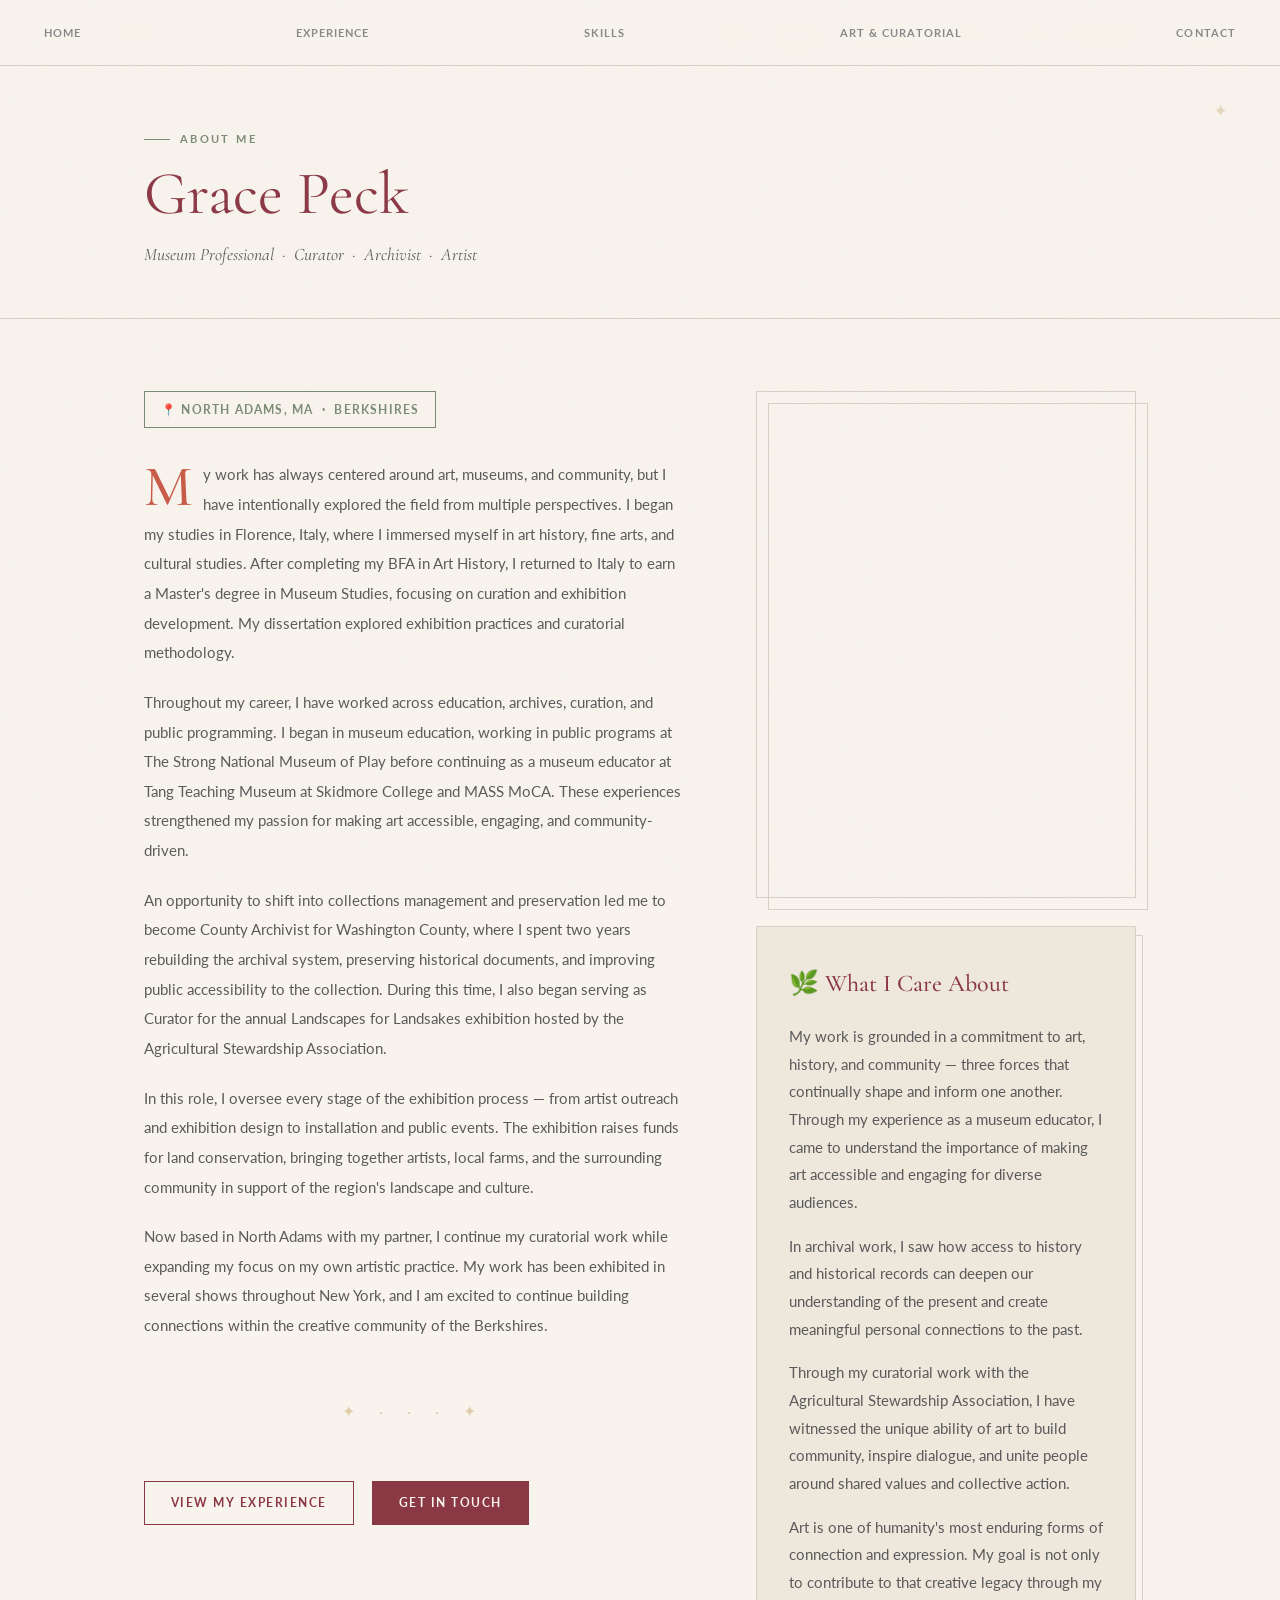
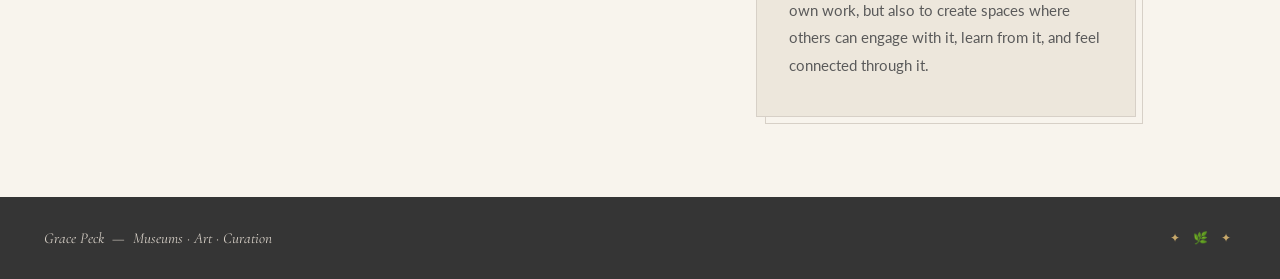
==== about.html @ a0f31f07 "Add files via upload" ====
<!DOCTYPE html>
<html lang="en">
<head>
  <meta charset="UTF-8" />
  <meta name="viewport" content="width=device-width, initial-scale=1.0" />
  <title>About — Grace Peck</title>
  <link rel="stylesheet" href="style.css" />
  <style>
    /* ---- ABOUT-SPECIFIC ---- */

    .about-wrap {
      padding: 72px 0 0;
    }

    /* Two-column: bio left, photo + care card right */
    .about-grid {
      display: grid;
      grid-template-columns: 1fr 380px;
      gap: 72px;
      align-items: start;
    }

    /* Photo */
    .about-photo-wrap {
      position: sticky;
      top: calc(var(--nav-h) + 24px);
    }

    .about-photo-frame {
      position: relative;
      margin-bottom: 28px;
    }
    /* Offset drop-shadow border */
    .about-photo-frame::before {
      content: '';
      position: absolute;
      top: 12px; left: 12px; right: -12px; bottom: -12px;
      border: 1px solid var(--taupe);
    }

    .about-photo-img {
      position: relative;
      z-index: 1;
      width: 100%;
      aspect-ratio: 3/4;
      overflow: hidden;
      border: 1px solid var(--taupe);
    }
    .about-photo-img img {
      width: 100%; height: 100%;
      object-fit: cover;
      object-position: center top;
      display: block;
    }

    /* "What I Care About" card */
    .care-card {
      background: var(--cream-dark);
      border: 1px solid var(--taupe);
      padding: 36px 32px;
      position: relative;
      margin-top: 0;
    }
    .care-card::before {
      content: '';
      position: absolute;
      top: 8px; left: 8px; right: -8px; bottom: -8px;
      border: 1px solid var(--taupe);
      z-index: -1;
    }
    .care-card h3 {
      font-family: var(--font-display);
      font-size: 1.5rem;
      font-weight: 500;
      color: var(--berry);
      margin-bottom: 18px;
      display: flex;
      align-items: center;
      gap: 8px;
    }
    .care-card p {
      font-size: 0.91rem;
      color: var(--charcoal-mid);
      line-height: 1.9;
      margin-bottom: 16px;
    }
    .care-card p:last-child { margin-bottom: 0; }

    /* Bio text */
    .about-bio {}
    .about-bio .prose p:first-child { /* drop cap on first para */ }

    /* Location tag */
    .location-tag {
      display: inline-flex;
      align-items: center;
      gap: 7px;
      font-size: 0.75rem;
      font-weight: 700;
      letter-spacing: 0.1em;
      text-transform: uppercase;
      color: var(--sage);
      margin-bottom: 32px;
      padding: 7px 16px;
      border: 1px solid var(--sage);
    }

    @media (max-width: 900px) {
      .about-grid { grid-template-columns: 1fr; gap: 40px; }
      .about-photo-wrap { position: static; }
      .about-photo-frame { max-width: 300px; }
    }
  </style>
</head>
<body>

<!-- NAV -->
<nav id="navbar">
  <a href="index.html" class="nav-logo">Grace <span class="sep">·</span> Peck</a>
  <button class="nav-toggle" onclick="toggleNav()" aria-label="Menu">
    <span></span><span></span><span></span>
  </button>
  <ul class="nav-links" id="navLinks">
    <li><a href="index.html" onclick="closeNav()">Home</a></li>
    <li><a href="about.html" onclick="closeNav()">About</a></li>
    <li><a href="experience.html" onclick="closeNav()">Experience</a></li>
    <li><a href="skills.html" onclick="closeNav()">Skills</a></li>
    <li><a href="artwork.html" onclick="closeNav()">Art &amp; Curatorial</a></li>
    <li><a href="contact.html" onclick="closeNav()">Contact</a></li>
  </ul>
</nav>

<div class="page">

  <!-- BANNER -->
  <div class="page-banner">
    <div class="container">
      <p class="eyebrow">About Me</p>
      <h1 class="page-title">Grace Peck</h1>
      <p class="page-sub">Museum Professional &nbsp;·&nbsp; Curator &nbsp;·&nbsp; Archivist &nbsp;·&nbsp; Artist</p>
    </div>
  </div>

  <!-- MAIN CONTENT -->
  <section class="about-wrap">
    <div class="container">
      <div class="about-grid">

        <!-- LEFT: Bio -->
        <div class="about-bio">
          <div class="location-tag">📍 North Adams, MA &nbsp;·&nbsp; Berkshires</div>

          <div class="prose">
            <p class="drop-cap">My work has always centered around art, museums, and community, but I have intentionally explored the field from multiple perspectives. I began my studies in Florence, Italy, where I immersed myself in art history, fine arts, and cultural studies. After completing my BFA in Art History, I returned to Italy to earn a Master's degree in Museum Studies, focusing on curation and exhibition development. My dissertation explored exhibition practices and curatorial methodology.</p>

            <p>Throughout my career, I have worked across education, archives, curation, and public programming. I began in museum education, working in public programs at The Strong National Museum of Play before continuing as a museum educator at Tang Teaching Museum at Skidmore College and MASS MoCA. These experiences strengthened my passion for making art accessible, engaging, and community-driven.</p>

            <p>An opportunity to shift into collections management and preservation led me to become County Archivist for Washington County, where I spent two years rebuilding the archival system, preserving historical documents, and improving public accessibility to the collection. During this time, I also began serving as Curator for the annual Landscapes for Landsakes exhibition hosted by the Agricultural Stewardship Association.</p>

            <p>In this role, I oversee every stage of the exhibition process — from artist outreach and exhibition design to installation and public events. The exhibition raises funds for land conservation, bringing together artists, local farms, and the surrounding community in support of the region's landscape and culture.</p>

            <p>Now based in North Adams with my partner, I continue my curatorial work while expanding my focus on my own artistic practice. My work has been exhibited in several shows throughout New York, and I am excited to continue building connections within the creative community of the Berkshires.</p>
          </div>

          <div class="divider">✦ · · · ✦</div>

          <a href="experience.html" class="btn" style="margin-right:14px;">View My Experience</a>
          <a href="contact.html" class="btn btn-fill">Get in Touch</a>
        </div>

        <!-- RIGHT: Photo + Care card -->
        <div class="about-photo-wrap reveal">

          <div class="about-photo-frame">
            <div class="about-photo-img">
              <img
                src="https://drive.google.com/uc?export=view&id=1IXhUn296IzdVpvaOKfwpo35ywLJ5ARIB"
                alt="Grace Peck"
                onerror="this.parentElement.style.minHeight='360px'; this.style.display='none';"
              />
            </div>
          </div>

          <div class="care-card">
            <h3>🌿 What I Care About</h3>
            <p>My work is grounded in a commitment to art, history, and community — three forces that continually shape and inform one another. Through my experience as a museum educator, I came to understand the importance of making art accessible and engaging for diverse audiences.</p>
            <p>In archival work, I saw how access to history and historical records can deepen our understanding of the present and create meaningful personal connections to the past.</p>
            <p>Through my curatorial work with the Agricultural Stewardship Association, I have witnessed the unique ability of art to build community, inspire dialogue, and unite people around shared values and collective action.</p>
            <p>Art is one of humanity's most enduring forms of connection and expression. My goal is not only to contribute to that creative legacy through my own work, but also to create spaces where others can engage with it, learn from it, and feel connected through it.</p>
          </div>

        </div>
      </div>
    </div>
  </section>

  <!-- FOOTER -->
  <footer>
    <span class="footer-name">Grace Peck &nbsp;—&nbsp; Museums · Art · Curation</span>
    <span class="footer-motif">✦ 🌿 ✦</span>
    <nav class="footer-links">
      <a href="index.html">Home</a>
      <a href="experience.html">Experience</a>
      <a href="skills.html">Skills</a>
      <a href="artwork.html">Art &amp; Curatorial</a>
      <a href="contact.html">Contact</a>
    </nav>
  </footer>

</div>

<script src="nav.js"></script>
</body>
</html>
---- style.css ----
/* ============================================================
   GRACE PECK — SHARED STYLESHEET
   All pages import this file. Edit variables here to retheme.
============================================================ */
@import url('https://fonts.googleapis.com/css2?family=Cormorant+Garamond:ital,wght@0,300;0,400;0,500;0,600;1,300;1,400;1,500;1,600&family=Lato:ital,wght@0,300;0,400;0,700;1,300;1,400&display=swap');

:root {
  --cream:        #F8F4ED;
  --cream-dark:   #EDE7DC;
  --terracotta:   #C95A47;
  --berry:        #8B3845;
  --taupe:        #D7D0C7;
  --sage:         #7B8B74;
  --gold:         #C7A86A;
  --charcoal:     #353535;
  --charcoal-mid: #5a5a5a;
  --font-display: 'Cormorant Garamond', Georgia, serif;
  --font-body:    'Lato', sans-serif;
  --nav-h:        66px;
}

*, *::before, *::after { box-sizing: border-box; margin: 0; padding: 0; }
html { scroll-behavior: smooth; }
body {
  background: var(--cream);
  color: var(--charcoal);
  font-family: var(--font-body);
  font-size: 16px;
  line-height: 1.75;
  overflow-x: hidden;
}
a { color: inherit; text-decoration: none; }
img { max-width: 100%; display: block; }
ul { list-style: none; }

/* Paper texture overlay */
body::after {
  content: '';
  position: fixed;
  inset: 0;
  background-image: url("data:image/svg+xml,%3Csvg xmlns='http://www.w3.org/2000/svg' width='250' height='250'%3E%3Cfilter id='n'%3E%3CfeTurbulence type='fractalNoise' baseFrequency='0.78' numOctaves='4' stitchTiles='stitch'/%3E%3C/filter%3E%3Crect width='250' height='250' filter='url(%23n)' opacity='0.032'/%3E%3C/svg%3E");
  pointer-events: none;
  z-index: 9999;
}

/* ============================================================
   NAVIGATION
============================================================ */
nav {
  position: fixed;
  top: 0; left: 0; right: 0;
  z-index: 1000;
  height: var(--nav-h);
  display: flex;
  justify-content: space-between;
  align-items: center;
  padding: 0 44px;
  background: rgba(248,244,237,0.97);
  border-bottom: 1px solid var(--taupe);
  backdrop-filter: blur(12px);
  transition: box-shadow 0.3s;
}
nav.scrolled { box-shadow: 0 2px 24px rgba(53,53,53,0.09); }

.nav-logo {
  font-family: var(--font-display);
  font-size: 1.25rem;
  font-weight: 500;
  color: var(--berry);
  letter-spacing: 0.02em;
  flex-shrink: 0;
}
.nav-logo .sep { color: var(--gold); margin: 0 7px; font-weight: 300; }

.nav-links { display: flex; gap: 24px; align-items: center; }

.nav-links a {
  font-size: 0.7rem;
  font-weight: 700;
  letter-spacing: 0.14em;
  text-transform: uppercase;
  color: var(--charcoal-mid);
  transition: color 0.2s;
  position: relative;
  padding-bottom: 3px;
  white-space: nowrap;
}
.nav-links a::after {
  content: '';
  position: absolute;
  bottom: 0; left: 0; right: 0;
  height: 1px;
  background: var(--terracotta);
  transform: scaleX(0);
  transform-origin: left;
  transition: transform 0.22s;
}
.nav-links a:hover,
.nav-links a.active { color: var(--berry); }
.nav-links a:hover::after,
.nav-links a.active::after { transform: scaleX(1); }

.nav-toggle {
  display: none;
  flex-direction: column;
  gap: 5px;
  cursor: pointer;
  background: none;
  border: none;
  padding: 6px;
}
.nav-toggle span { display: block; width: 22px; height: 2px; background: var(--charcoal); transition: all 0.3s; }

/* ============================================================
   PAGE LAYOUT
============================================================ */
.page { min-height: 100vh; padding-top: var(--nav-h); }

.container { max-width: 1080px; margin: 0 auto; padding: 0 44px; }

/* PAGE BANNER */
.page-banner {
  padding: 64px 0 48px;
  border-bottom: 1px solid var(--taupe);
  position: relative;
}
.page-banner::after {
  content: '✦';
  position: absolute;
  top: 30px; right: 52px;
  font-size: 1.1rem;
  color: var(--gold);
  opacity: 0.35;
}

.eyebrow {
  font-size: 0.67rem;
  font-weight: 700;
  letter-spacing: 0.22em;
  text-transform: uppercase;
  color: var(--sage);
  margin-bottom: 12px;
  display: flex;
  align-items: center;
  gap: 10px;
}
.eyebrow::before { content: ''; width: 26px; height: 1px; background: var(--sage); }

.page-title {
  font-family: var(--font-display);
  font-size: clamp(2.2rem, 5vw, 3.8rem);
  font-weight: 400;
  line-height: 1.1;
  color: var(--berry);
  margin-bottom: 12px;
}

.page-sub {
  font-family: var(--font-display);
  font-size: 1.1rem;
  font-style: italic;
  color: var(--charcoal-mid);
}

/* SECTION HEADINGS */
.s-title {
  font-family: var(--font-display);
  font-size: clamp(1.5rem, 2.5vw, 2rem);
  font-weight: 500;
  color: var(--berry);
  margin-bottom: 6px;
}
.s-sub {
  font-family: var(--font-display);
  font-style: italic;
  color: var(--charcoal-mid);
  margin-bottom: 32px;
  font-size: 1rem;
}

/* DIVIDER */
.divider {
  text-align: center;
  margin: 56px 0;
  color: var(--gold);
  letter-spacing: 10px;
  opacity: 0.5;
}

/* PROSE */
.prose p {
  font-size: 0.95rem;
  color: var(--charcoal-mid);
  line-height: 1.95;
  margin-bottom: 20px;
  max-width: 740px;
}
.drop-cap::first-letter {
  font-family: var(--font-display);
  font-size: 3.6rem;
  font-weight: 500;
  color: var(--terracotta);
  float: left;
  line-height: 0.74;
  margin: 6px 10px 0 0;
}

/* BUTTONS */
.btn {
  display: inline-block;
  padding: 11px 26px;
  font-size: 0.72rem;
  font-weight: 700;
  letter-spacing: 0.13em;
  text-transform: uppercase;
  border: 1.5px solid var(--berry);
  color: var(--berry);
  transition: all 0.22s;
  cursor: pointer;
  font-family: var(--font-body);
}
.btn:hover { background: var(--berry); color: var(--cream); }
.btn-fill { background: var(--berry); color: var(--cream); }
.btn-fill:hover { background: var(--terracotta); border-color: var(--terracotta); }

/* SKILL TAGS */
.skill-tags { display: flex; flex-wrap: wrap; gap: 8px; }
.tag {
  font-size: 0.75rem;
  font-weight: 700;
  letter-spacing: 0.06em;
  padding: 5px 13px;
  border: 1px solid var(--taupe);
  color: var(--charcoal-mid);
  background: var(--cream-dark);
  transition: all 0.2s;
}
.tag:hover { background: var(--terracotta); border-color: var(--terracotta); color: var(--cream); }

/* CARD */
.card {
  background: var(--cream-dark);
  border: 1px solid var(--taupe);
  transition: transform 0.2s, box-shadow 0.2s;
}
.card:hover { transform: translateY(-3px); box-shadow: 0 8px 28px rgba(139,56,69,0.08); }

/* IMAGE WRAPPER */
.img-w {
  overflow: hidden;
  background: var(--taupe);
  position: relative;
}
.img-w img {
  width: 100%; height: 100%;
  object-fit: cover;
  transition: transform 0.45s ease;
  display: block;
}
.img-w:hover img { transform: scale(1.05); }

/* GALLERY GRID */
.gallery-grid {
  display: grid;
  grid-template-columns: repeat(auto-fill, minmax(200px, 1fr));
  gap: 16px;
}
.gallery-item {
  border: 1px solid var(--taupe);
  overflow: hidden;
  cursor: pointer;
  background: var(--cream-dark);
}
.gallery-item .img-w { aspect-ratio: 3/4; }
.gallery-item-cap {
  padding: 9px 12px;
  font-family: var(--font-display);
  font-style: italic;
  font-size: 0.88rem;
  color: var(--charcoal);
  border-top: 1px solid var(--taupe);
  background: var(--cream);
}

/* REVEAL ANIMATIONS */
.reveal {
  opacity: 0;
  transform: translateY(20px);
  transition: opacity 0.55s ease, transform 0.55s ease;
}
.reveal.visible { opacity: 1; transform: translateY(0); }

/* FOOTER */
footer {
  background: var(--charcoal);
  padding: 28px 44px;
  display: flex;
  justify-content: space-between;
  align-items: center;
  flex-wrap: wrap;
  gap: 12px;
  margin-top: 80px;
}
.footer-name { font-family: var(--font-display); font-style: italic; color: var(--taupe); font-size: 0.95rem; }
.footer-links { display: flex; gap: 20px; flex-wrap: wrap; }
.footer-links a { font-size: 0.68rem; font-weight: 700; letter-spacing: 0.1em; text-transform: uppercase; color: #888; transition: color 0.2s; }
.footer-links a:hover { color: var(--gold); }
.footer-motif { color: var(--gold); letter-spacing: 5px; font-size: 0.75rem; }

/* RESPONSIVE */
@media (max-width: 880px) {
  nav { padding: 0 20px; }
  .nav-links {
    display: none;
    flex-direction: column;
    gap: 0;
    position: absolute;
    top: var(--nav-h); left: 0; right: 0;
    background: var(--cream);
    border-bottom: 1px solid var(--taupe);
  }
  .nav-links.open { display: flex; }
  .nav-links a { padding: 13px 24px; font-size: 0.76rem; }
  .nav-links a::after { display: none; }
  .nav-toggle { display: flex; }
  .container { padding: 0 20px; }
  footer { padding: 24px 20px; }
}
@media (max-width: 560px) {
  .page-title { font-size: 2rem; }
  .gallery-grid { grid-template-columns: repeat(2, 1fr); }
}
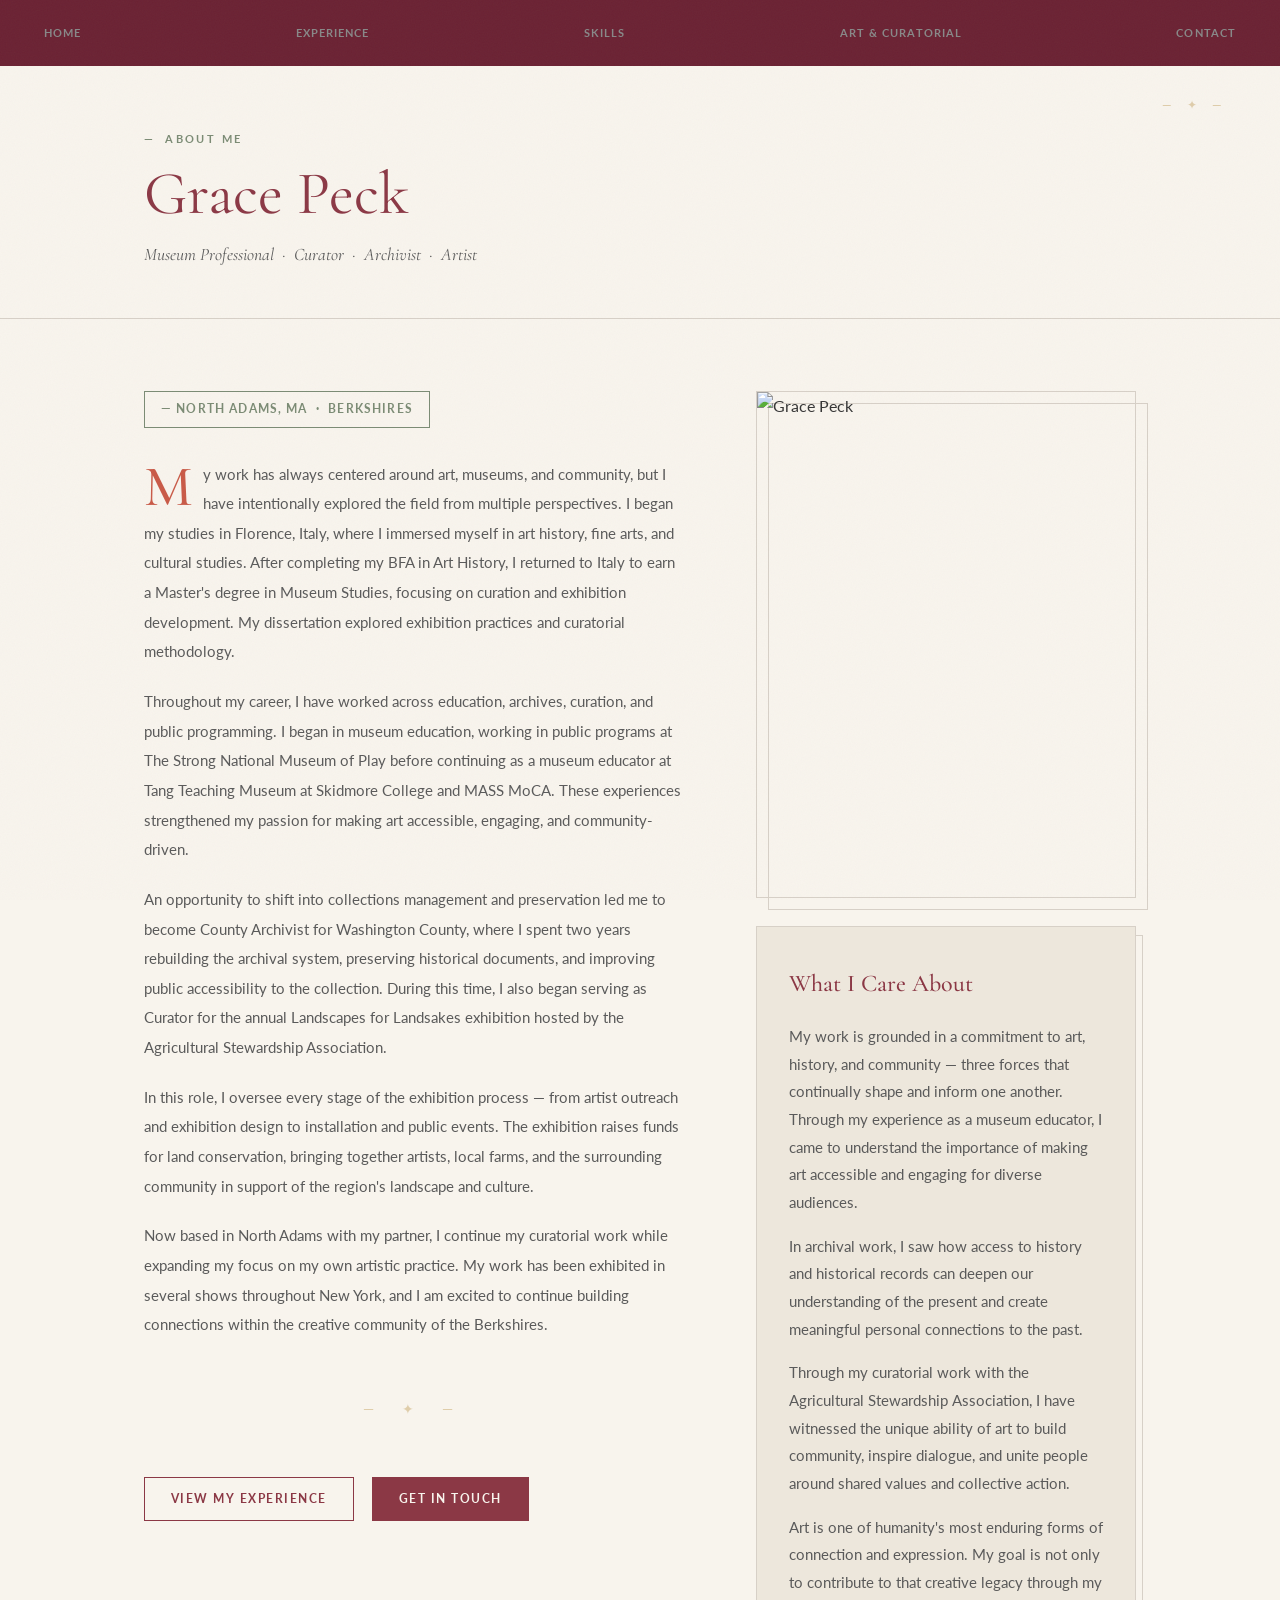
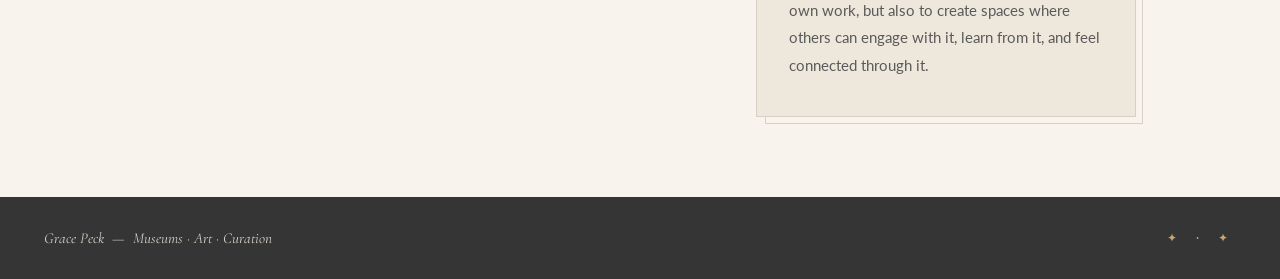
==== commit 41fbfce8: "Add files via upload" ====
--- a/about.html
+++ b/about.html
@@ -6,120 +6,38 @@
   <title>About — Grace Peck</title>
   <link rel="stylesheet" href="style.css" />
   <style>
-    /* ---- ABOUT-SPECIFIC ---- */
-
-    .about-wrap {
-      padding: 72px 0 0;
-    }
-
-    /* Two-column: bio left, photo + care card right */
-    .about-grid {
-      display: grid;
-      grid-template-columns: 1fr 380px;
-      gap: 72px;
-      align-items: start;
-    }
-
-    /* Photo */
-    .about-photo-wrap {
-      position: sticky;
-      top: calc(var(--nav-h) + 24px);
-    }
-
-    .about-photo-frame {
-      position: relative;
-      margin-bottom: 28px;
-    }
-    /* Offset drop-shadow border */
+    .about-wrap { padding: 72px 0 0; }
+    .about-grid { display: grid; grid-template-columns: 1fr 380px; gap: 72px; align-items: start; }
+    .about-photo-wrap { position: sticky; top: calc(var(--nav-h) + 24px); }
+    .about-photo-frame { position: relative; margin-bottom: 28px; }
     .about-photo-frame::before {
-      content: '';
-      position: absolute;
+      content: ''; position: absolute;
       top: 12px; left: 12px; right: -12px; bottom: -12px;
       border: 1px solid var(--taupe);
     }
-
-    .about-photo-img {
-      position: relative;
-      z-index: 1;
-      width: 100%;
-      aspect-ratio: 3/4;
-      overflow: hidden;
-      border: 1px solid var(--taupe);
+    .about-photo-img { position: relative; z-index: 1; width: 100%; aspect-ratio: 3/4; overflow: hidden; border: 1px solid var(--taupe); }
+    .about-photo-img img { width: 100%; height: 100%; object-fit: cover; object-position: center top; display: block; }
+    .care-card { background: var(--cream-dark); border: 1px solid var(--taupe); padding: 36px 32px; position: relative; }
+    .care-card::before { content: ''; position: absolute; top: 8px; left: 8px; right: -8px; bottom: -8px; border: 1px solid var(--taupe); z-index: -1; }
+    .care-card h3 { font-family: var(--font-display); font-size: 1.5rem; font-weight: 500; color: var(--berry); margin-bottom: 18px; }
+    .care-card p { font-size: 0.91rem; color: var(--charcoal-mid); line-height: 1.9; margin-bottom: 16px; }
+    .care-card p:last-child { margin-bottom: 0; }
+    .location-tag {
+      display: inline-flex; align-items: center; gap: 7px;
+      font-size: 0.72rem; font-weight: 700; letter-spacing: 0.1em; text-transform: uppercase;
+      color: var(--sage); margin-bottom: 32px; padding: 7px 16px; border: 1px solid var(--sage);
     }
-    .about-photo-img img {
-      width: 100%; height: 100%;
-      object-fit: cover;
-      object-position: center top;
-      display: block;
-    }
-
-    /* "What I Care About" card */
-    .care-card {
-      background: var(--cream-dark);
-      border: 1px solid var(--taupe);
-      padding: 36px 32px;
-      position: relative;
-      margin-top: 0;
-    }
-    .care-card::before {
-      content: '';
-      position: absolute;
-      top: 8px; left: 8px; right: -8px; bottom: -8px;
-      border: 1px solid var(--taupe);
-      z-index: -1;
-    }
-    .care-card h3 {
-      font-family: var(--font-display);
-      font-size: 1.5rem;
-      font-weight: 500;
-      color: var(--berry);
-      margin-bottom: 18px;
-      display: flex;
-      align-items: center;
-      gap: 8px;
-    }
-    .care-card p {
-      font-size: 0.91rem;
-      color: var(--charcoal-mid);
-      line-height: 1.9;
-      margin-bottom: 16px;
-    }
-    .care-card p:last-child { margin-bottom: 0; }
-
-    /* Bio text */
-    .about-bio {}
-    .about-bio .prose p:first-child { /* drop cap on first para */ }
-
-    /* Location tag */
-    .location-tag {
-      display: inline-flex;
-      align-items: center;
-      gap: 7px;
-      font-size: 0.75rem;
-      font-weight: 700;
-      letter-spacing: 0.1em;
-      text-transform: uppercase;
-      color: var(--sage);
-      margin-bottom: 32px;
-      padding: 7px 16px;
-      border: 1px solid var(--sage);
-    }
-
     @media (max-width: 900px) {
       .about-grid { grid-template-columns: 1fr; gap: 40px; }
       .about-photo-wrap { position: static; }
-      .about-photo-frame { max-width: 300px; }
+      .about-photo-frame { max-width: 280px; }
     }
   </style>
 </head>
 <body>
-
-<!-- NAV -->
 <nav id="navbar">
   <a href="index.html" class="nav-logo">Grace <span class="sep">·</span> Peck</a>
-  <button class="nav-toggle" onclick="toggleNav()" aria-label="Menu">
-    <span></span><span></span><span></span>
-  </button>
+  <button class="nav-toggle" onclick="toggleNav()" aria-label="Menu"><span></span><span></span><span></span></button>
   <ul class="nav-links" id="navLinks">
     <li><a href="index.html" onclick="closeNav()">Home</a></li>
     <li><a href="about.html" onclick="closeNav()">About</a></li>
@@ -129,10 +47,7 @@
     <li><a href="contact.html" onclick="closeNav()">Contact</a></li>
   </ul>
 </nav>
-
 <div class="page">
-
-  <!-- BANNER -->
   <div class="page-banner">
     <div class="container">
       <p class="eyebrow">About Me</p>
@@ -140,75 +55,49 @@
       <p class="page-sub">Museum Professional &nbsp;·&nbsp; Curator &nbsp;·&nbsp; Archivist &nbsp;·&nbsp; Artist</p>
     </div>
   </div>
-
-  <!-- MAIN CONTENT -->
   <section class="about-wrap">
     <div class="container">
       <div class="about-grid">
-
-        <!-- LEFT: Bio -->
         <div class="about-bio">
-          <div class="location-tag">📍 North Adams, MA &nbsp;·&nbsp; Berkshires</div>
-
+          <div class="location-tag">— North Adams, MA &nbsp;·&nbsp; Berkshires</div>
           <div class="prose">
             <p class="drop-cap">My work has always centered around art, museums, and community, but I have intentionally explored the field from multiple perspectives. I began my studies in Florence, Italy, where I immersed myself in art history, fine arts, and cultural studies. After completing my BFA in Art History, I returned to Italy to earn a Master's degree in Museum Studies, focusing on curation and exhibition development. My dissertation explored exhibition practices and curatorial methodology.</p>
-
             <p>Throughout my career, I have worked across education, archives, curation, and public programming. I began in museum education, working in public programs at The Strong National Museum of Play before continuing as a museum educator at Tang Teaching Museum at Skidmore College and MASS MoCA. These experiences strengthened my passion for making art accessible, engaging, and community-driven.</p>
-
             <p>An opportunity to shift into collections management and preservation led me to become County Archivist for Washington County, where I spent two years rebuilding the archival system, preserving historical documents, and improving public accessibility to the collection. During this time, I also began serving as Curator for the annual Landscapes for Landsakes exhibition hosted by the Agricultural Stewardship Association.</p>
-
             <p>In this role, I oversee every stage of the exhibition process — from artist outreach and exhibition design to installation and public events. The exhibition raises funds for land conservation, bringing together artists, local farms, and the surrounding community in support of the region's landscape and culture.</p>
-
             <p>Now based in North Adams with my partner, I continue my curatorial work while expanding my focus on my own artistic practice. My work has been exhibited in several shows throughout New York, and I am excited to continue building connections within the creative community of the Berkshires.</p>
           </div>
-
-          <div class="divider">✦ · · · ✦</div>
-
+          <div class="divider">— ✦ —</div>
           <a href="experience.html" class="btn" style="margin-right:14px;">View My Experience</a>
           <a href="contact.html" class="btn btn-fill">Get in Touch</a>
         </div>
-
-        <!-- RIGHT: Photo + Care card -->
         <div class="about-photo-wrap reveal">
-
           <div class="about-photo-frame">
             <div class="about-photo-img">
-              <img
-                src="https://drive.google.com/uc?export=view&id=1IXhUn296IzdVpvaOKfwpo35ywLJ5ARIB"
-                alt="Grace Peck"
-                onerror="this.parentElement.style.minHeight='360px'; this.style.display='none';"
-              />
+              <img src="https://lh3.googleusercontent.com/d/1IXhUn296IzdVpvaOKfwpo35ywLJ5ARIB" alt="Grace Peck" />
             </div>
           </div>
-
           <div class="care-card">
-            <h3>🌿 What I Care About</h3>
+            <h3>What I Care About</h3>
             <p>My work is grounded in a commitment to art, history, and community — three forces that continually shape and inform one another. Through my experience as a museum educator, I came to understand the importance of making art accessible and engaging for diverse audiences.</p>
             <p>In archival work, I saw how access to history and historical records can deepen our understanding of the present and create meaningful personal connections to the past.</p>
             <p>Through my curatorial work with the Agricultural Stewardship Association, I have witnessed the unique ability of art to build community, inspire dialogue, and unite people around shared values and collective action.</p>
             <p>Art is one of humanity's most enduring forms of connection and expression. My goal is not only to contribute to that creative legacy through my own work, but also to create spaces where others can engage with it, learn from it, and feel connected through it.</p>
           </div>
-
         </div>
       </div>
     </div>
   </section>
-
-  <!-- FOOTER -->
   <footer>
     <span class="footer-name">Grace Peck &nbsp;—&nbsp; Museums · Art · Curation</span>
-    <span class="footer-motif">✦ 🌿 ✦</span>
+    <span class="footer-motif">✦ · ✦</span>
     <nav class="footer-links">
-      <a href="index.html">Home</a>
-      <a href="experience.html">Experience</a>
-      <a href="skills.html">Skills</a>
-      <a href="artwork.html">Art &amp; Curatorial</a>
+      <a href="index.html">Home</a><a href="experience.html">Experience</a>
+      <a href="skills.html">Skills</a><a href="artwork.html">Art &amp; Curatorial</a>
       <a href="contact.html">Contact</a>
     </nav>
   </footer>
-
 </div>
-
 <script src="nav.js"></script>
 </body>
 </html>
--- a/style.css
+++ b/style.css
@@ -1,6 +1,5 @@
 /* ============================================================
-   GRACE PECK — SHARED STYLESHEET
-   All pages import this file. Edit variables here to retheme.
+   GRACE PECK — SHARED STYLESHEET v3
 ============================================================ */
 @import url('https://fonts.googleapis.com/css2?family=Cormorant+Garamond:ital,wght@0,300;0,400;0,500;0,600;1,300;1,400;1,500;1,600&family=Lato:ital,wght@0,300;0,400;0,700;1,300;1,400&display=swap');
 
@@ -9,6 +8,7 @@
   --cream-dark:   #EDE7DC;
   --terracotta:   #C95A47;
   --berry:        #8B3845;
+  --nav-bg:       #6B2233;
   --taupe:        #D7D0C7;
   --sage:         #7B8B74;
   --gold:         #C7A86A;
@@ -33,18 +33,15 @@
 img { max-width: 100%; display: block; }
 ul { list-style: none; }
 
-/* Paper texture overlay */
 body::after {
   content: '';
-  position: fixed;
-  inset: 0;
-  background-image: url("data:image/svg+xml,%3Csvg xmlns='http://www.w3.org/2000/svg' width='250' height='250'%3E%3Cfilter id='n'%3E%3CfeTurbulence type='fractalNoise' baseFrequency='0.78' numOctaves='4' stitchTiles='stitch'/%3E%3C/filter%3E%3Crect width='250' height='250' filter='url(%23n)' opacity='0.032'/%3E%3C/svg%3E");
-  pointer-events: none;
-  z-index: 9999;
+  position: fixed; inset: 0;
+  background-image: url("data:image/svg+xml,%3Csvg xmlns='http://www.w3.org/2000/svg' width='250' height='250'%3E%3Cfilter id='n'%3E%3CfeTurbulence type='fractalNoise' baseFrequency='0.78' numOctaves='4' stitchTiles='stitch'/%3E%3C/filter%3E%3Crect width='250' height='250' filter='url(%23n)' opacity='0.03'/%3E%3C/svg%3E");
+  pointer-events: none; z-index: 9999;
 }
 
 /* ============================================================
-   NAVIGATION
+   NAVIGATION — dark berry red bar, bold white caps
 ============================================================ */
 nav {
   position: fixed;
@@ -55,31 +52,29 @@
   justify-content: space-between;
   align-items: center;
   padding: 0 44px;
-  background: rgba(248,244,237,0.97);
-  border-bottom: 1px solid var(--taupe);
-  backdrop-filter: blur(12px);
+  background: var(--nav-bg);
   transition: box-shadow 0.3s;
 }
-nav.scrolled { box-shadow: 0 2px 24px rgba(53,53,53,0.09); }
+nav.scrolled { box-shadow: 0 3px 20px rgba(0,0,0,0.25); }
 
 .nav-logo {
   font-family: var(--font-display);
-  font-size: 1.25rem;
-  font-weight: 500;
-  color: var(--berry);
-  letter-spacing: 0.02em;
+  font-size: 1.35rem;
+  font-weight: 600;
+  color: #fff;
+  letter-spacing: 0.04em;
   flex-shrink: 0;
 }
-.nav-logo .sep { color: var(--gold); margin: 0 7px; font-weight: 300; }
-
-.nav-links { display: flex; gap: 24px; align-items: center; }
+.nav-logo .sep { color: var(--gold); margin: 0 8px; font-weight: 300; }
+
+.nav-links { display: flex; gap: 28px; align-items: center; }
 
 .nav-links a {
-  font-size: 0.7rem;
+  font-size: 0.68rem;
   font-weight: 700;
-  letter-spacing: 0.14em;
+  letter-spacing: 0.16em;
   text-transform: uppercase;
-  color: var(--charcoal-mid);
+  color: rgba(255,255,255,0.82);
   transition: color 0.2s;
   position: relative;
   padding-bottom: 3px;
@@ -90,13 +85,13 @@
   position: absolute;
   bottom: 0; left: 0; right: 0;
   height: 1px;
-  background: var(--terracotta);
+  background: var(--gold);
   transform: scaleX(0);
   transform-origin: left;
   transition: transform 0.22s;
 }
 .nav-links a:hover,
-.nav-links a.active { color: var(--berry); }
+.nav-links a.active { color: #fff; }
 .nav-links a:hover::after,
 .nav-links a.active::after { transform: scaleX(1); }
 
@@ -109,28 +104,27 @@
   border: none;
   padding: 6px;
 }
-.nav-toggle span { display: block; width: 22px; height: 2px; background: var(--charcoal); transition: all 0.3s; }
+.nav-toggle span { display: block; width: 22px; height: 2px; background: #fff; transition: all 0.3s; }
 
 /* ============================================================
    PAGE LAYOUT
 ============================================================ */
 .page { min-height: 100vh; padding-top: var(--nav-h); }
-
 .container { max-width: 1080px; margin: 0 auto; padding: 0 44px; }
 
-/* PAGE BANNER */
 .page-banner {
   padding: 64px 0 48px;
   border-bottom: 1px solid var(--taupe);
   position: relative;
 }
 .page-banner::after {
-  content: '✦';
+  content: '— ✦ —';
   position: absolute;
-  top: 30px; right: 52px;
-  font-size: 1.1rem;
+  top: 28px; right: 52px;
+  font-size: 0.75rem;
   color: var(--gold);
-  opacity: 0.35;
+  letter-spacing: 6px;
+  opacity: 0.5;
 }
 
 .eyebrow {
@@ -144,7 +138,7 @@
   align-items: center;
   gap: 10px;
 }
-.eyebrow::before { content: ''; width: 26px; height: 1px; background: var(--sage); }
+.eyebrow::before { content: '—'; color: var(--sage); }
 
 .page-title {
   font-family: var(--font-display);
@@ -154,7 +148,6 @@
   color: var(--berry);
   margin-bottom: 12px;
 }
-
 .page-sub {
   font-family: var(--font-display);
   font-size: 1.1rem;
@@ -169,13 +162,6 @@
   font-weight: 500;
   color: var(--berry);
   margin-bottom: 6px;
-}
-.s-sub {
-  font-family: var(--font-display);
-  font-style: italic;
-  color: var(--charcoal-mid);
-  margin-bottom: 32px;
-  font-size: 1rem;
 }
 
 /* DIVIDER */
@@ -183,8 +169,9 @@
   text-align: center;
   margin: 56px 0;
   color: var(--gold);
-  letter-spacing: 10px;
+  letter-spacing: 12px;
   opacity: 0.5;
+  font-size: 0.9rem;
 }
 
 /* PROSE */
@@ -237,14 +224,6 @@
 }
 .tag:hover { background: var(--terracotta); border-color: var(--terracotta); color: var(--cream); }
 
-/* CARD */
-.card {
-  background: var(--cream-dark);
-  border: 1px solid var(--taupe);
-  transition: transform 0.2s, box-shadow 0.2s;
-}
-.card:hover { transform: translateY(-3px); box-shadow: 0 8px 28px rgba(139,56,69,0.08); }
-
 /* IMAGE WRAPPER */
 .img-w {
   overflow: hidden;
@@ -282,7 +261,7 @@
   background: var(--cream);
 }
 
-/* REVEAL ANIMATIONS */
+/* REVEAL */
 .reveal {
   opacity: 0;
   transform: translateY(20px);
@@ -305,7 +284,7 @@
 .footer-links { display: flex; gap: 20px; flex-wrap: wrap; }
 .footer-links a { font-size: 0.68rem; font-weight: 700; letter-spacing: 0.1em; text-transform: uppercase; color: #888; transition: color 0.2s; }
 .footer-links a:hover { color: var(--gold); }
-.footer-motif { color: var(--gold); letter-spacing: 5px; font-size: 0.75rem; }
+.footer-motif { color: var(--gold); letter-spacing: 8px; font-size: 0.75rem; }
 
 /* RESPONSIVE */
 @media (max-width: 880px) {
@@ -316,11 +295,10 @@
     gap: 0;
     position: absolute;
     top: var(--nav-h); left: 0; right: 0;
-    background: var(--cream);
-    border-bottom: 1px solid var(--taupe);
+    background: var(--nav-bg);
   }
   .nav-links.open { display: flex; }
-  .nav-links a { padding: 13px 24px; font-size: 0.76rem; }
+  .nav-links a { padding: 14px 24px; font-size: 0.76rem; border-bottom: 1px solid rgba(255,255,255,0.08); }
   .nav-links a::after { display: none; }
   .nav-toggle { display: flex; }
   .container { padding: 0 20px; }
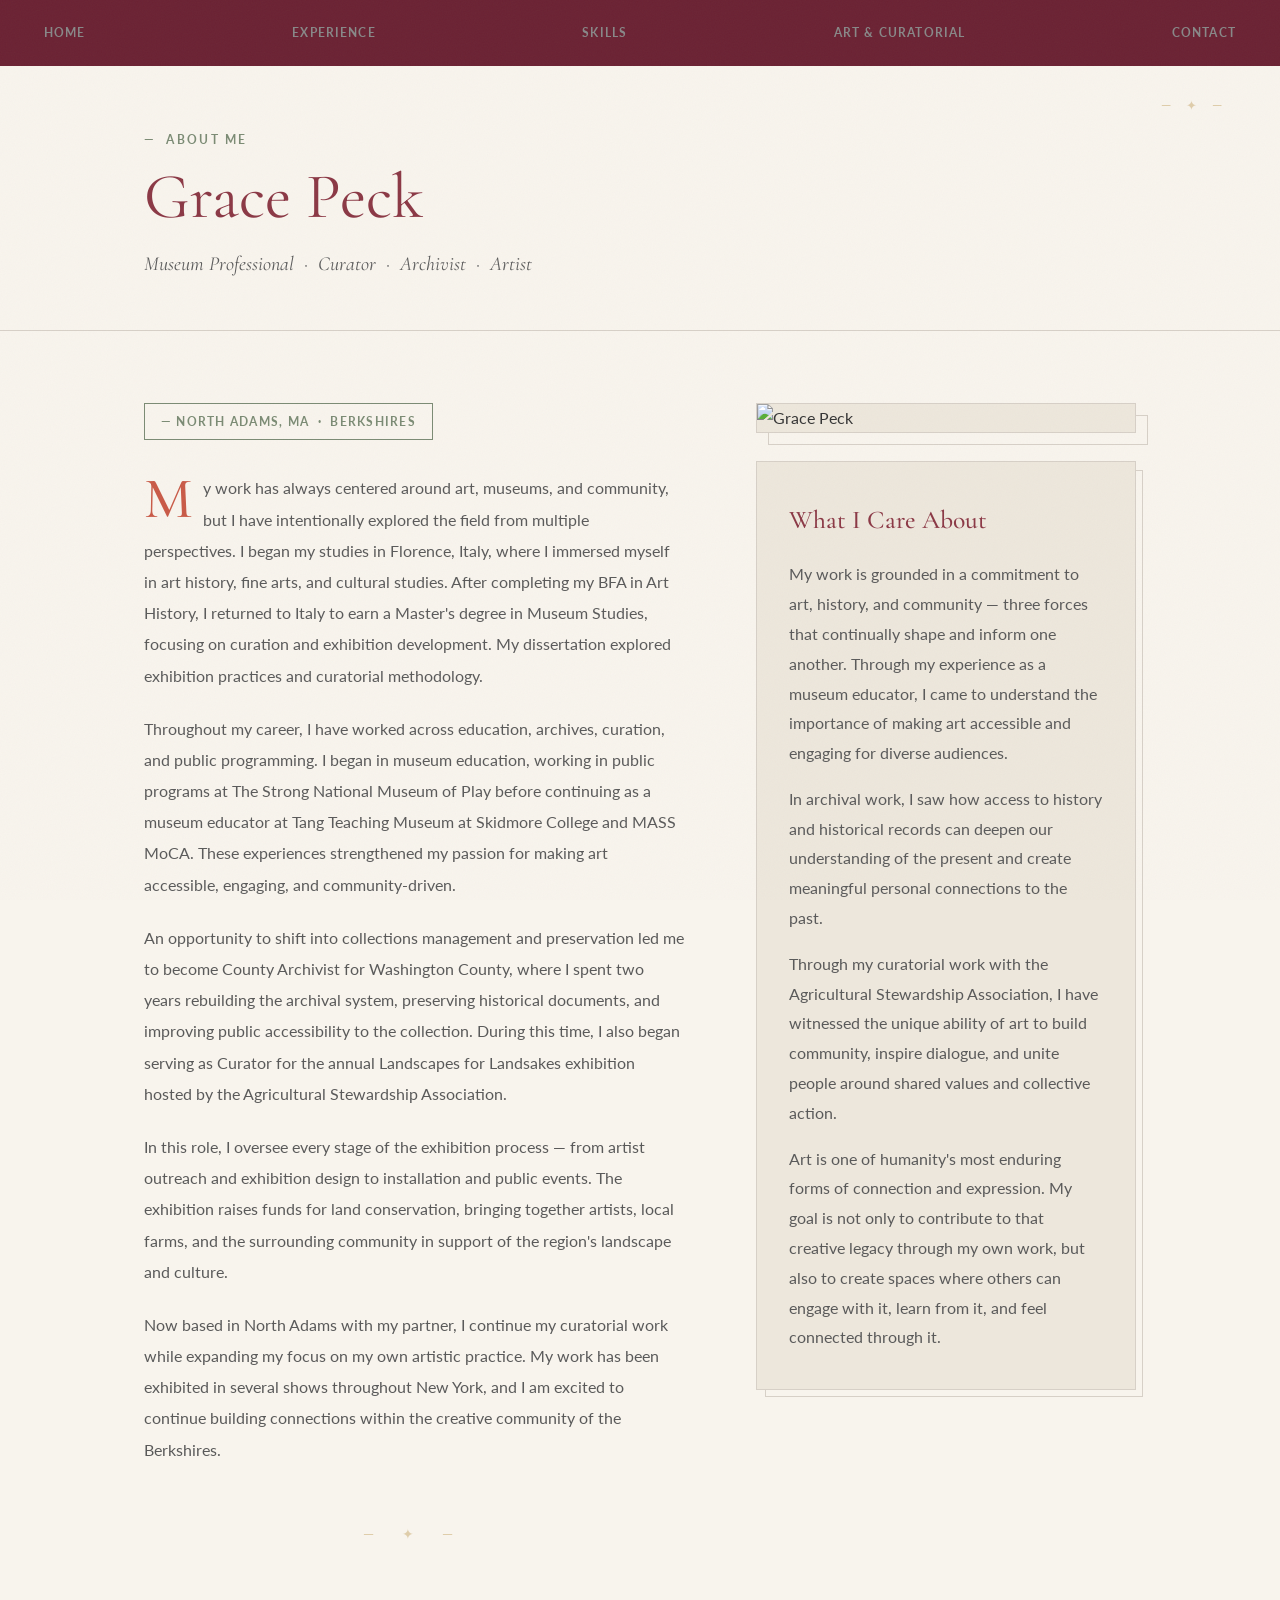
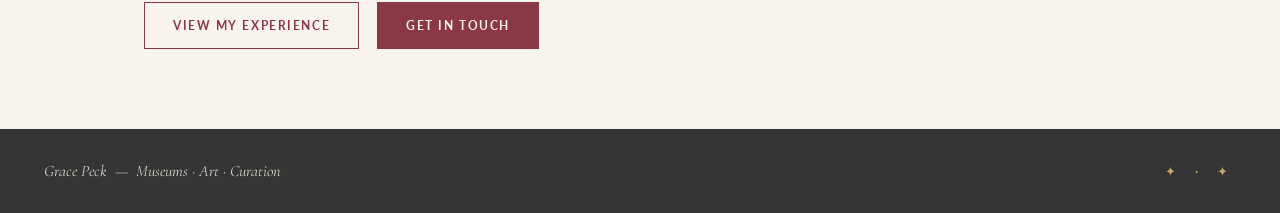
==== commit 57aa008c: "Add files via upload" ====
--- a/about.html
+++ b/about.html
@@ -15,22 +15,31 @@
       top: 12px; left: 12px; right: -12px; bottom: -12px;
       border: 1px solid var(--taupe);
     }
-    .about-photo-img { position: relative; z-index: 1; width: 100%; aspect-ratio: 3/4; overflow: hidden; border: 1px solid var(--taupe); }
-    .about-photo-img img { width: 100%; height: 100%; object-fit: cover; object-position: center top; display: block; }
+    .about-photo-img {
+      position: relative; z-index: 1; width: 100%;
+      overflow: hidden; border: 1px solid var(--taupe);
+      background: var(--cream-dark);
+    }
+    /* Full photo, not cropped */
+    .about-photo-img img {
+      width: 100%; height: auto;
+      object-fit: contain;
+      display: block;
+    }
     .care-card { background: var(--cream-dark); border: 1px solid var(--taupe); padding: 36px 32px; position: relative; }
     .care-card::before { content: ''; position: absolute; top: 8px; left: 8px; right: -8px; bottom: -8px; border: 1px solid var(--taupe); z-index: -1; }
-    .care-card h3 { font-family: var(--font-display); font-size: 1.5rem; font-weight: 500; color: var(--berry); margin-bottom: 18px; }
-    .care-card p { font-size: 0.91rem; color: var(--charcoal-mid); line-height: 1.9; margin-bottom: 16px; }
+    .care-card h3 { font-family: var(--font-display); font-size: 1.6rem; font-weight: 500; color: var(--berry); margin-bottom: 18px; }
+    .care-card p { font-size: 0.98rem; color: var(--charcoal-mid); line-height: 1.9; margin-bottom: 16px; }
     .care-card p:last-child { margin-bottom: 0; }
     .location-tag {
       display: inline-flex; align-items: center; gap: 7px;
-      font-size: 0.72rem; font-weight: 700; letter-spacing: 0.1em; text-transform: uppercase;
+      font-size: 0.78rem; font-weight: 700; letter-spacing: 0.1em; text-transform: uppercase;
       color: var(--sage); margin-bottom: 32px; padding: 7px 16px; border: 1px solid var(--sage);
     }
     @media (max-width: 900px) {
       .about-grid { grid-template-columns: 1fr; gap: 40px; }
       .about-photo-wrap { position: static; }
-      .about-photo-frame { max-width: 280px; }
+      .about-photo-frame { max-width: 300px; }
     }
   </style>
 </head>
@@ -74,7 +83,8 @@
         <div class="about-photo-wrap reveal">
           <div class="about-photo-frame">
             <div class="about-photo-img">
-              <img src="https://lh3.googleusercontent.com/d/1IXhUn296IzdVpvaOKfwpo35ywLJ5ARIB" alt="Grace Peck" />
+              <!-- New about photo — not cropped -->
+              <img src="https://lh3.googleusercontent.com/d/1BXd4sKKVaZ5e5p4FZHbwLTKayau3icZR" alt="Grace Peck" />
             </div>
           </div>
           <div class="care-card">
--- a/style.css
+++ b/style.css
@@ -1,5 +1,5 @@
 /* ============================================================
-   GRACE PECK — SHARED STYLESHEET v3
+   GRACE PECK — SHARED STYLESHEET v4
 ============================================================ */
 @import url('https://fonts.googleapis.com/css2?family=Cormorant+Garamond:ital,wght@0,300;0,400;0,500;0,600;1,300;1,400;1,500;1,600&family=Lato:ital,wght@0,300;0,400;0,700;1,300;1,400&display=swap');
 
@@ -41,7 +41,7 @@
 }
 
 /* ============================================================
-   NAVIGATION — dark berry red bar, bold white caps
+   NAVIGATION
 ============================================================ */
 nav {
   position: fixed;
@@ -55,7 +55,7 @@
   background: var(--nav-bg);
   transition: box-shadow 0.3s;
 }
-nav.scrolled { box-shadow: 0 3px 20px rgba(0,0,0,0.25); }
+nav.scrolled { box-shadow: 0 3px 20px rgba(0,0,0,0.28); }
 
 .nav-logo {
   font-family: var(--font-display);
@@ -68,9 +68,8 @@
 .nav-logo .sep { color: var(--gold); margin: 0 8px; font-weight: 300; }
 
 .nav-links { display: flex; gap: 28px; align-items: center; }
-
 .nav-links a {
-  font-size: 0.68rem;
+  font-size: 0.7rem;
   font-weight: 700;
   letter-spacing: 0.16em;
   text-transform: uppercase;
@@ -104,7 +103,7 @@
   border: none;
   padding: 6px;
 }
-.nav-toggle span { display: block; width: 22px; height: 2px; background: #fff; transition: all 0.3s; }
+.nav-toggle span { display: block; width: 22px; height: 2px; background: #fff; }
 
 /* ============================================================
    PAGE LAYOUT
@@ -121,16 +120,16 @@
   content: '— ✦ —';
   position: absolute;
   top: 28px; right: 52px;
-  font-size: 0.75rem;
+  font-size: 0.8rem;
   color: var(--gold);
   letter-spacing: 6px;
   opacity: 0.5;
 }
 
 .eyebrow {
-  font-size: 0.67rem;
+  font-size: 0.72rem;
   font-weight: 700;
-  letter-spacing: 0.22em;
+  letter-spacing: 0.2em;
   text-transform: uppercase;
   color: var(--sage);
   margin-bottom: 12px;
@@ -142,26 +141,17 @@
 
 .page-title {
   font-family: var(--font-display);
-  font-size: clamp(2.2rem, 5vw, 3.8rem);
+  font-size: clamp(2.4rem, 5vw, 4rem);
   font-weight: 400;
   line-height: 1.1;
   color: var(--berry);
-  margin-bottom: 12px;
+  margin-bottom: 14px;
 }
 .page-sub {
   font-family: var(--font-display);
-  font-size: 1.1rem;
+  font-size: 1.25rem;   /* bigger subtitle */
   font-style: italic;
   color: var(--charcoal-mid);
-}
-
-/* SECTION HEADINGS */
-.s-title {
-  font-family: var(--font-display);
-  font-size: clamp(1.5rem, 2.5vw, 2rem);
-  font-weight: 500;
-  color: var(--berry);
-  margin-bottom: 6px;
 }
 
 /* DIVIDER */
@@ -174,13 +164,13 @@
   font-size: 0.9rem;
 }
 
-/* PROSE */
+/* PROSE — bigger body text */
 .prose p {
-  font-size: 0.95rem;
+  font-size: 1rem;          /* was 0.95 */
   color: var(--charcoal-mid);
   line-height: 1.95;
-  margin-bottom: 20px;
-  max-width: 740px;
+  margin-bottom: 22px;
+  max-width: 760px;
 }
 .drop-cap::first-letter {
   font-family: var(--font-display);
@@ -195,8 +185,8 @@
 /* BUTTONS */
 .btn {
   display: inline-block;
-  padding: 11px 26px;
-  font-size: 0.72rem;
+  padding: 12px 28px;
+  font-size: 0.75rem;
   font-weight: 700;
   letter-spacing: 0.13em;
   text-transform: uppercase;
@@ -213,10 +203,10 @@
 /* SKILL TAGS */
 .skill-tags { display: flex; flex-wrap: wrap; gap: 8px; }
 .tag {
-  font-size: 0.75rem;
+  font-size: 0.82rem;       /* bigger tags */
   font-weight: 700;
-  letter-spacing: 0.06em;
-  padding: 5px 13px;
+  letter-spacing: 0.05em;
+  padding: 6px 14px;
   border: 1px solid var(--taupe);
   color: var(--charcoal-mid);
   background: var(--cream-dark);
@@ -224,38 +214,42 @@
 }
 .tag:hover { background: var(--terracotta); border-color: var(--terracotta); color: var(--cream); }
 
-/* IMAGE WRAPPER */
+/* IMAGE WRAPPER — contain not crop */
 .img-w {
   overflow: hidden;
-  background: var(--taupe);
+  background: var(--cream-dark);
   position: relative;
+  display: flex;
+  align-items: center;
+  justify-content: center;
 }
 .img-w img {
-  width: 100%; height: 100%;
-  object-fit: cover;
+  width: 100%;
+  height: 100%;
+  object-fit: contain;      /* show full image, no crop */
+  object-position: center;
   transition: transform 0.45s ease;
   display: block;
 }
-.img-w:hover img { transform: scale(1.05); }
+.img-w:hover img { transform: scale(1.03); }
 
 /* GALLERY GRID */
 .gallery-grid {
   display: grid;
-  grid-template-columns: repeat(auto-fill, minmax(200px, 1fr));
-  gap: 16px;
+  grid-template-columns: repeat(auto-fill, minmax(210px, 1fr));
+  gap: 18px;
 }
 .gallery-item {
   border: 1px solid var(--taupe);
   overflow: hidden;
-  cursor: pointer;
   background: var(--cream-dark);
 }
 .gallery-item .img-w { aspect-ratio: 3/4; }
 .gallery-item-cap {
-  padding: 9px 12px;
+  padding: 10px 14px;
   font-family: var(--font-display);
   font-style: italic;
-  font-size: 0.88rem;
+  font-size: 1rem;          /* bigger captions */
   color: var(--charcoal);
   border-top: 1px solid var(--taupe);
   background: var(--cream);
@@ -280,11 +274,11 @@
   gap: 12px;
   margin-top: 80px;
 }
-.footer-name { font-family: var(--font-display); font-style: italic; color: var(--taupe); font-size: 0.95rem; }
+.footer-name { font-family: var(--font-display); font-style: italic; color: var(--taupe); font-size: 1rem; }
 .footer-links { display: flex; gap: 20px; flex-wrap: wrap; }
-.footer-links a { font-size: 0.68rem; font-weight: 700; letter-spacing: 0.1em; text-transform: uppercase; color: #888; transition: color 0.2s; }
+.footer-links a { font-size: 0.72rem; font-weight: 700; letter-spacing: 0.1em; text-transform: uppercase; color: #888; transition: color 0.2s; }
 .footer-links a:hover { color: var(--gold); }
-.footer-motif { color: var(--gold); letter-spacing: 8px; font-size: 0.75rem; }
+.footer-motif { color: var(--gold); letter-spacing: 8px; font-size: 0.8rem; }
 
 /* RESPONSIVE */
 @media (max-width: 880px) {
@@ -298,7 +292,7 @@
     background: var(--nav-bg);
   }
   .nav-links.open { display: flex; }
-  .nav-links a { padding: 14px 24px; font-size: 0.76rem; border-bottom: 1px solid rgba(255,255,255,0.08); }
+  .nav-links a { padding: 14px 24px; font-size: 0.78rem; border-bottom: 1px solid rgba(255,255,255,0.08); }
   .nav-links a::after { display: none; }
   .nav-toggle { display: flex; }
   .container { padding: 0 20px; }
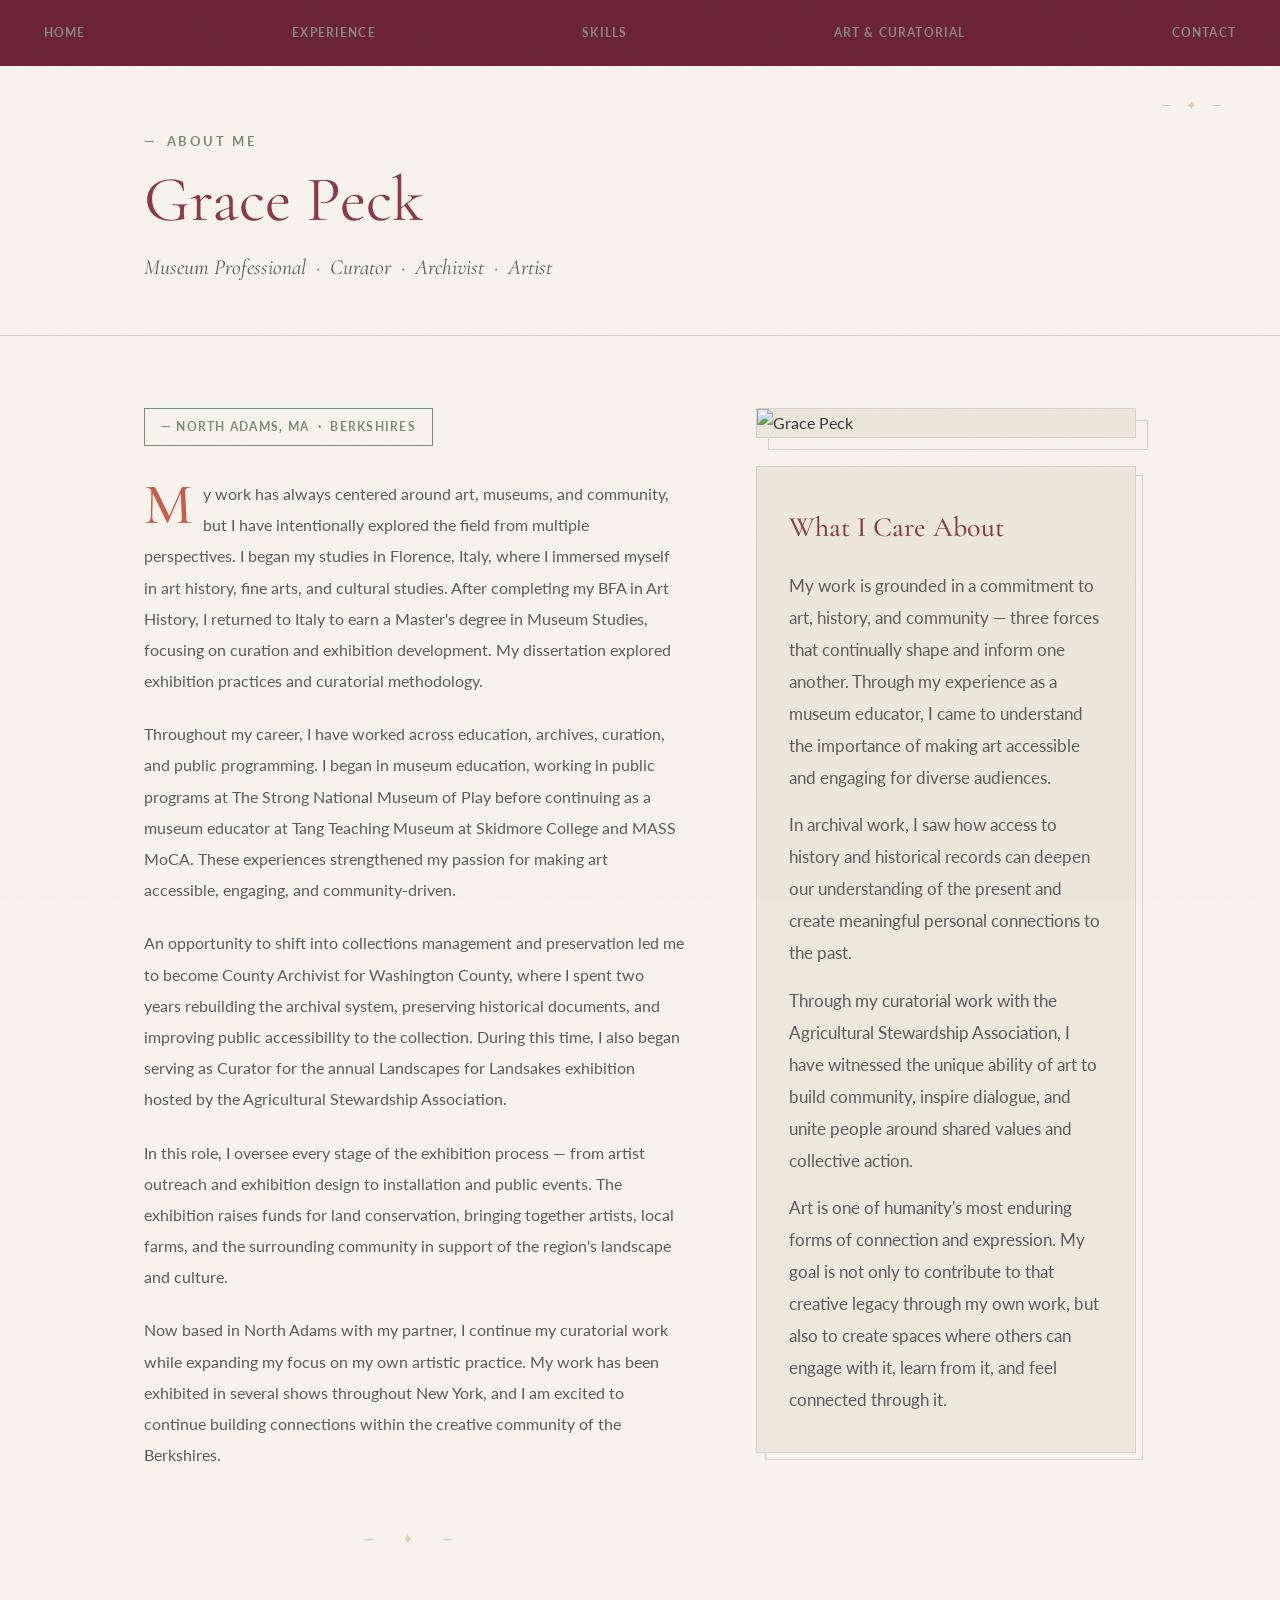
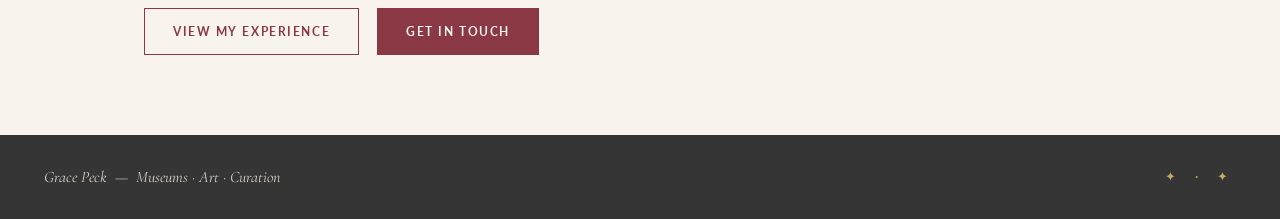
==== commit 47273ebb: "Add files via upload" ====
--- a/about.html
+++ b/about.html
@@ -28,8 +28,8 @@
     }
     .care-card { background: var(--cream-dark); border: 1px solid var(--taupe); padding: 36px 32px; position: relative; }
     .care-card::before { content: ''; position: absolute; top: 8px; left: 8px; right: -8px; bottom: -8px; border: 1px solid var(--taupe); z-index: -1; }
-    .care-card h3 { font-family: var(--font-display); font-size: 1.6rem; font-weight: 500; color: var(--berry); margin-bottom: 18px; }
-    .care-card p { font-size: 0.98rem; color: var(--charcoal-mid); line-height: 1.9; margin-bottom: 16px; }
+    .care-card h3 { font-family: var(--font-display); font-size: 1.75rem; font-weight: 500; color: var(--berry); margin-bottom: 18px; }
+    .care-card p { font-size: 1.05rem; color: var(--charcoal-mid); line-height: 1.9; margin-bottom: 16px; }
     .care-card p:last-child { margin-bottom: 0; }
     .location-tag {
       display: inline-flex; align-items: center; gap: 7px;
--- a/style.css
+++ b/style.css
@@ -127,7 +127,7 @@
 }
 
 .eyebrow {
-  font-size: 0.72rem;
+  font-size: 0.82rem;
   font-weight: 700;
   letter-spacing: 0.2em;
   text-transform: uppercase;
@@ -149,7 +149,7 @@
 }
 .page-sub {
   font-family: var(--font-display);
-  font-size: 1.25rem;   /* bigger subtitle */
+  font-size: 1.35rem;   /* bigger subtitle */
   font-style: italic;
   color: var(--charcoal-mid);
 }
@@ -203,7 +203,7 @@
 /* SKILL TAGS */
 .skill-tags { display: flex; flex-wrap: wrap; gap: 8px; }
 .tag {
-  font-size: 0.82rem;       /* bigger tags */
+  font-size: 0.88rem;       /* bigger tags */
   font-weight: 700;
   letter-spacing: 0.05em;
   padding: 6px 14px;
@@ -249,7 +249,7 @@
   padding: 10px 14px;
   font-family: var(--font-display);
   font-style: italic;
-  font-size: 1rem;          /* bigger captions */
+  font-size: 1.05rem;          /* bigger captions */
   color: var(--charcoal);
   border-top: 1px solid var(--taupe);
   background: var(--cream);
